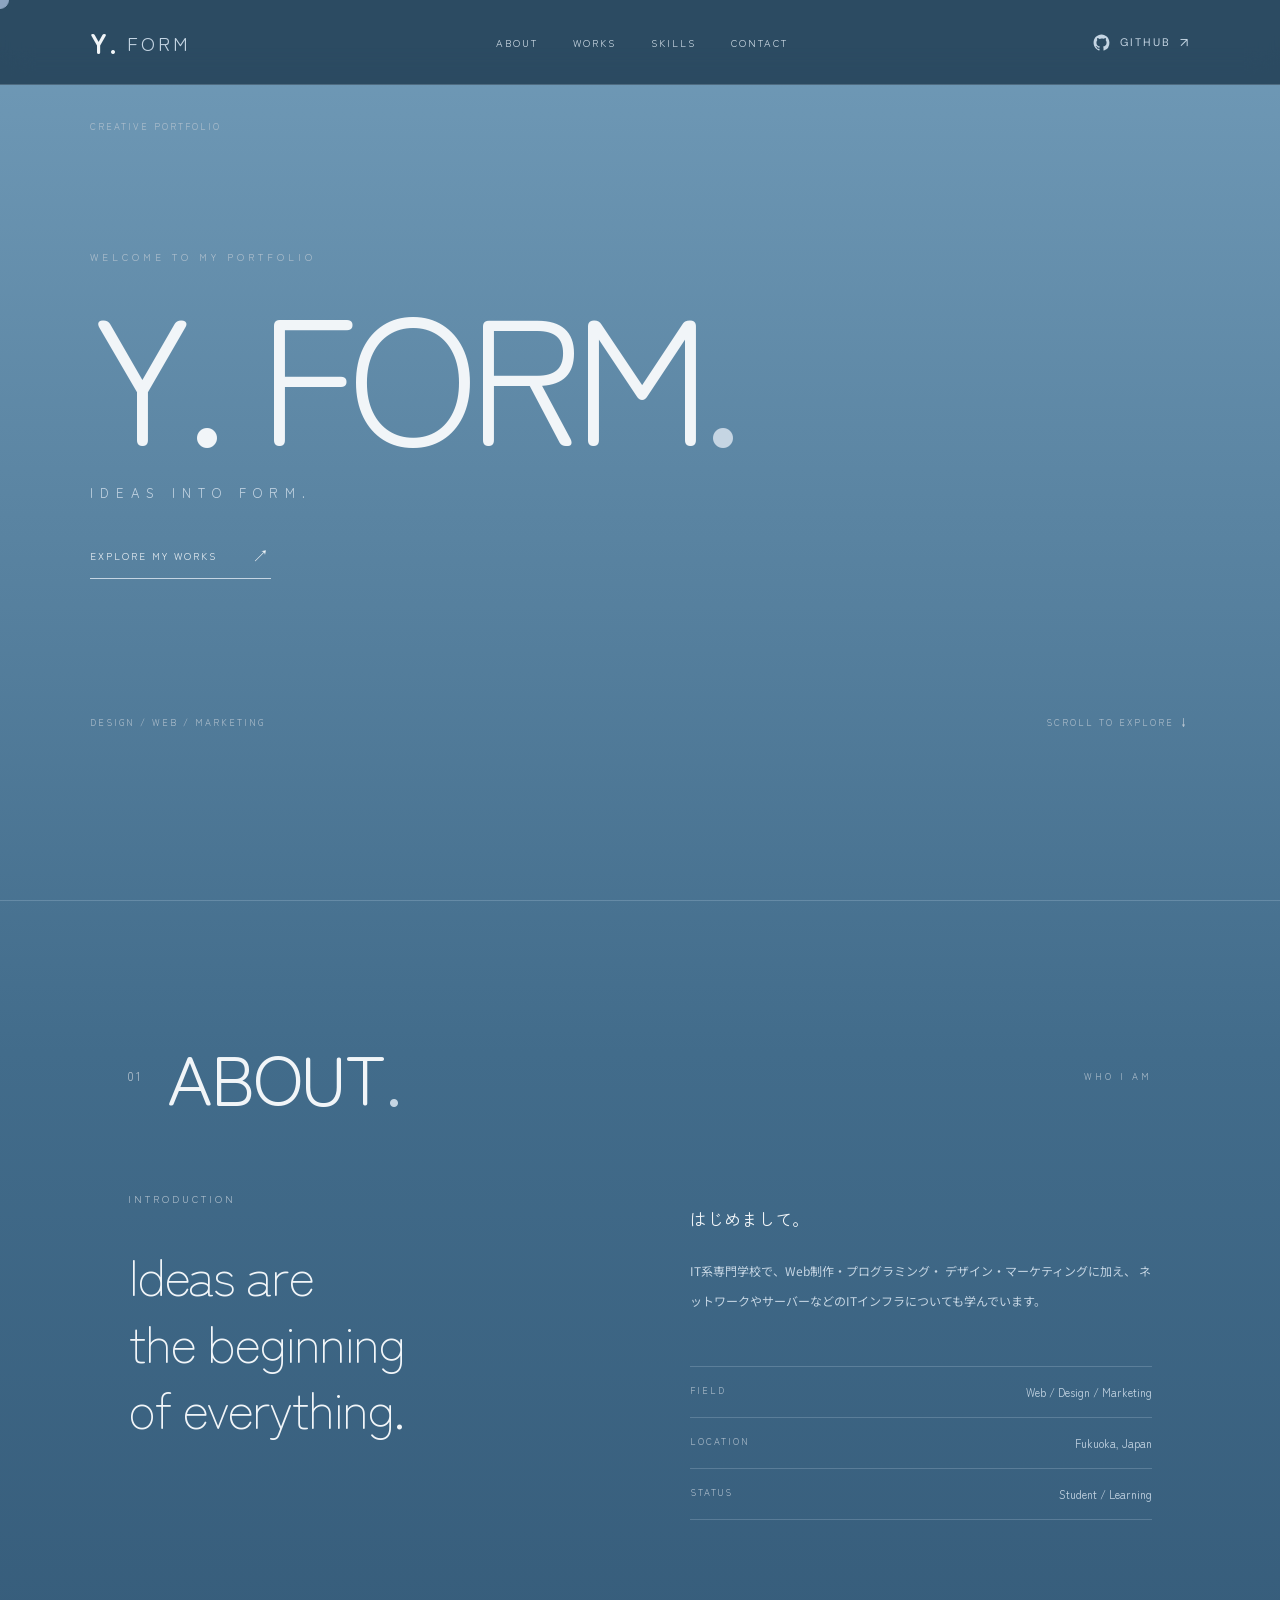
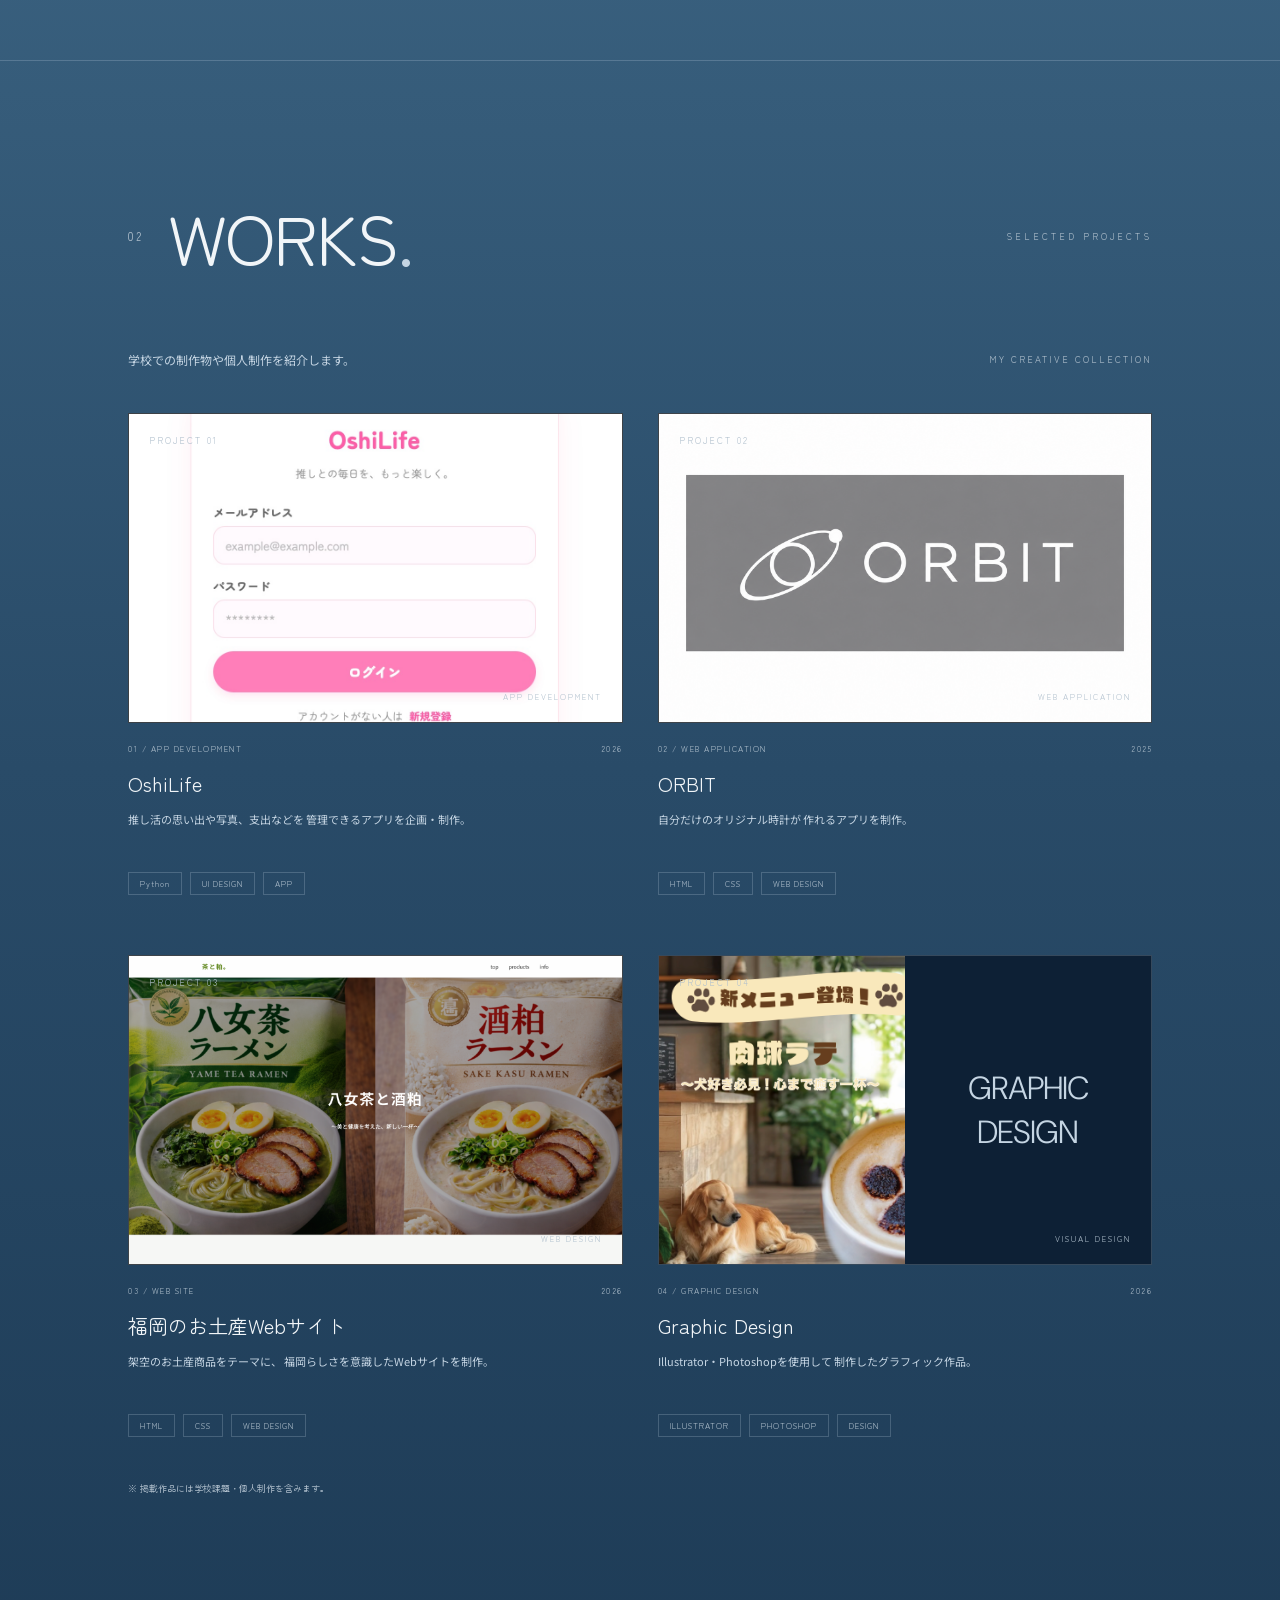
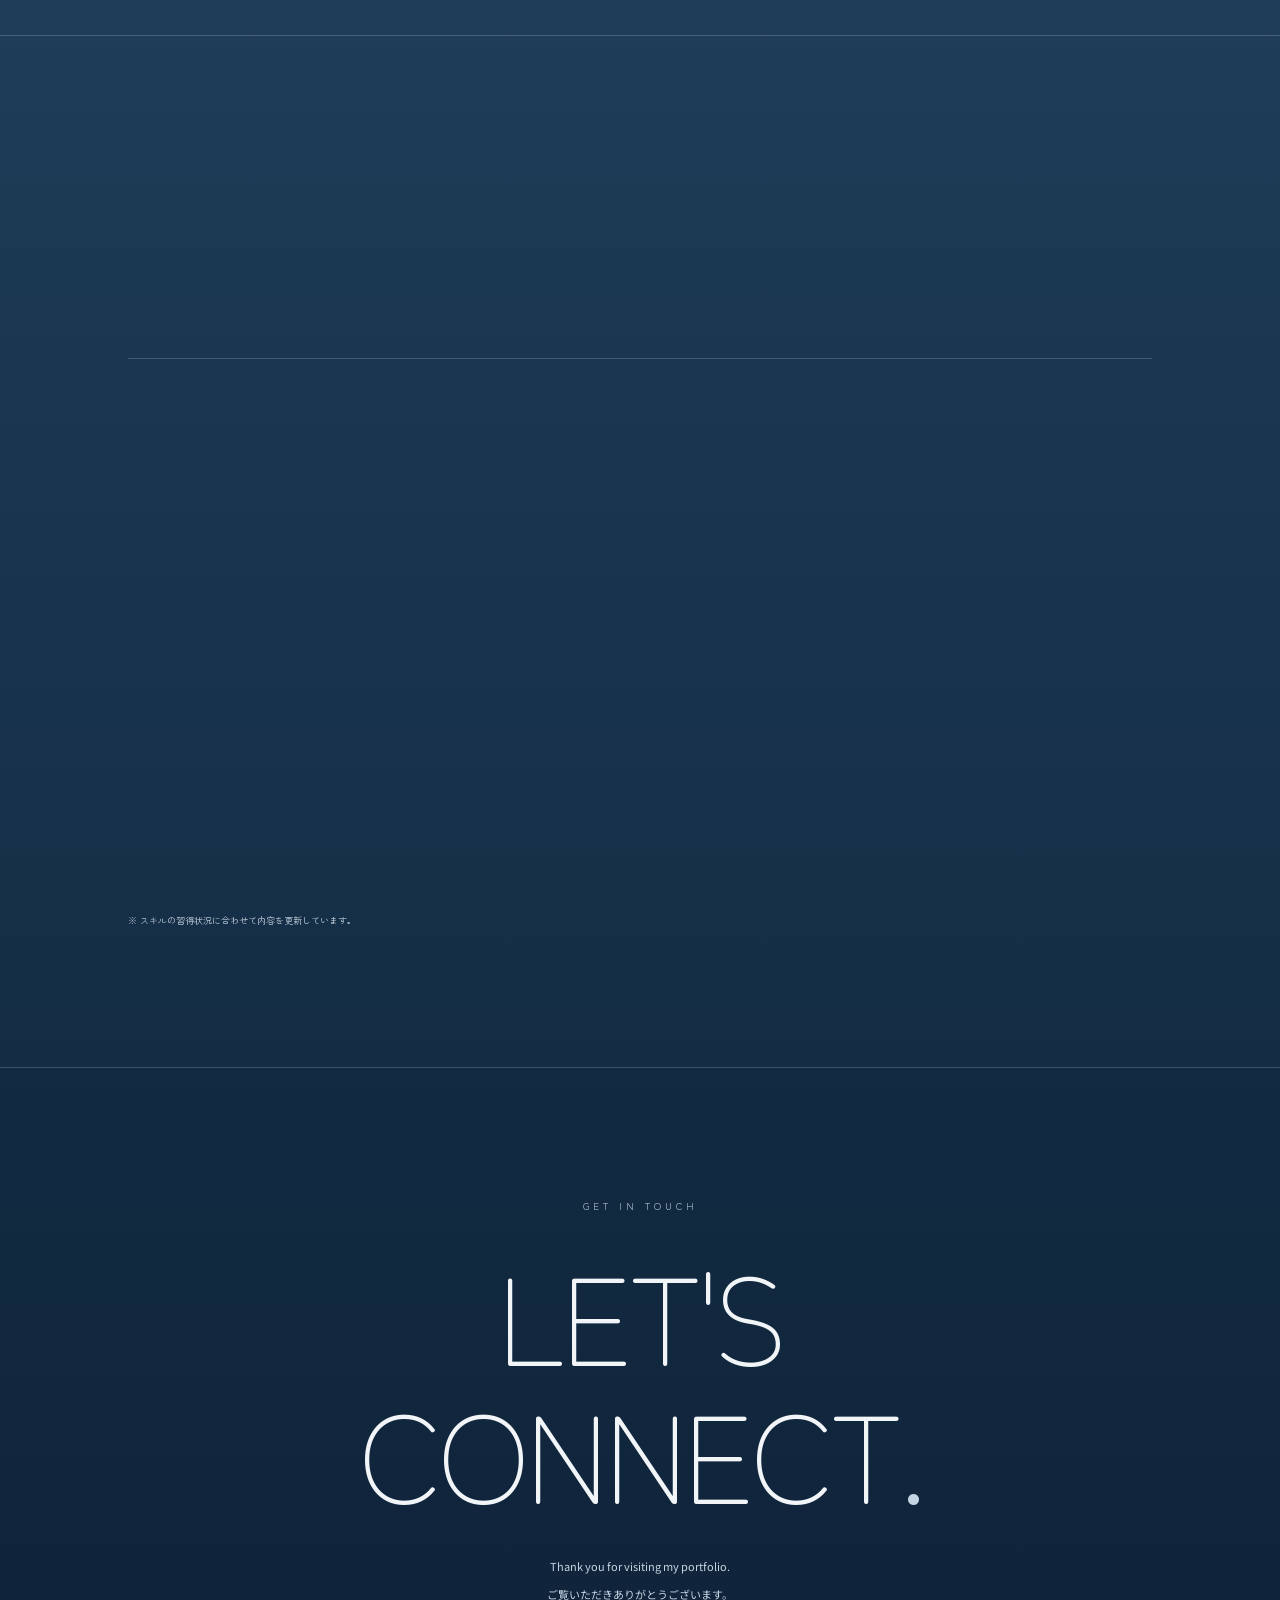
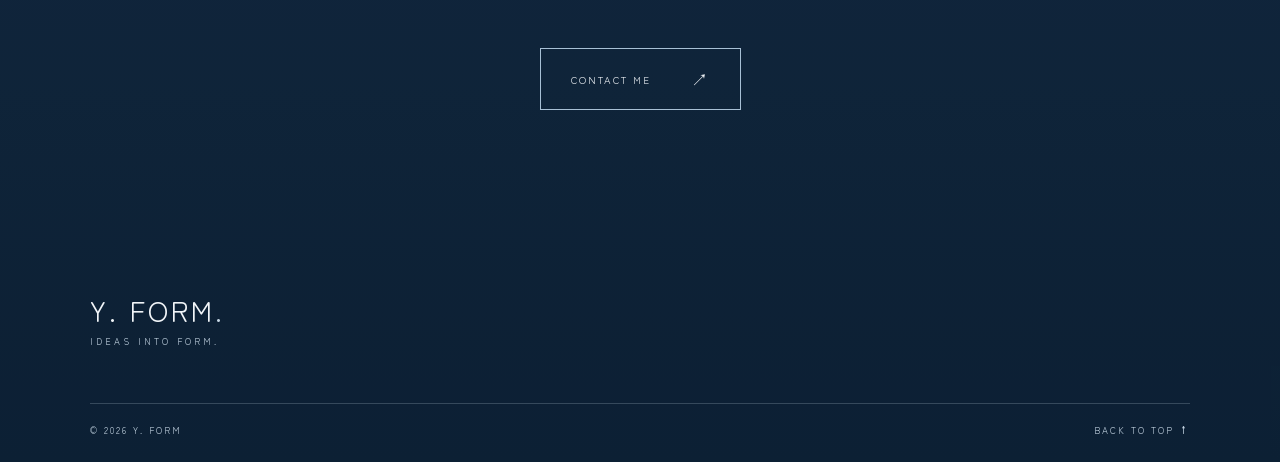
==== index.html @ 9b0b0172 "Add files via upload" ====
<!DOCTYPE html>
<html lang="ja">
<head>
    <meta charset="UTF-8">
    <meta name="viewport" content="width=device-width, initial-scale=1.0">

    <title>Y. FORM | Portfolio</title>
    <meta name="description" content="Y. FORM - Creative Portfolio">

    <link rel="preconnect" href="https://fonts.googleapis.com">
    <link rel="preconnect" href="https://fonts.gstatic.com" crossorigin>

    <link href="https://fonts.googleapis.com/css2?family=DM+Sans:wght@300;400;500;600;700&family=Noto+Sans+JP:wght@300;400;500;600&family=Zen+Maru+Gothic:wght@400;500;700&display=swap" rel="stylesheet">

    <link rel="stylesheet" href="css/style.css">
</head>

<body>

    <!-- HEADER -->
    <header class="header">
        <a href="#home" class="logo">
            <span class="logo-y">Y.</span>
            <span class="logo-name">FORM</span>
        </a>

        <nav class="nav">
            <a href="#about">ABOUT</a>
            <a href="#works">WORKS</a>
            <a href="#skills">SKILLS</a>
            <a href="#contact">CONTACT</a>
        </nav>

        <a href="https://github.com/yuu-0412"
           class="header-github"
           target="_blank"
           rel="noopener noreferrer"
           aria-label="GitHub">

            <svg viewBox="0 0 24 24" aria-hidden="true">
                <path fill="currentColor" d="M12 2C6.48 2 2 6.58 2 12.26c0 4.53 2.87 8.37 6.84 9.73.5.09.68-.22.68-.49v-1.71c-2.78.62-3.37-1.21-3.37-1.21-.45-1.18-1.11-1.49-1.11-1.49-.91-.64.07-.63.07-.63 1 .07 1.53 1.06 1.53 1.06.89 1.56 2.34 1.11 2.91.85.09-.66.35-1.11.63-1.37-2.22-.26-4.56-1.14-4.56-5.07 0-1.12.39-2.04 1.03-2.76-.1-.26-.45-1.31.1-2.73 0 0 .84-.28 2.75 1.05A9.3 9.3 0 0 1 12 7.07c.85 0 1.71.12 2.51.35 1.91-1.33 2.75-1.05 2.75-1.05.55 1.42.2 2.47.1 2.73.64.72 1.03 1.64 1.03 2.76 0 3.94-2.34 4.81-4.57 5.07.36.32.68.94.68 1.9v2.82c0 .27.18.59.69.49A10.27 10.27 0 0 0 22 12.26C22 6.58 17.52 2 12 2Z"/>
            </svg>

            <span>GITHUB</span>
            <span class="github-arrow">↗</span>
        </a>
    </header>

    <!-- HERO -->
    <main id="home">

        <section class="hero">

            <div class="hero-top">
                <span>CREATIVE PORTFOLIO</span>
            </div>

            <div class="hero-content">

                <p class="hero-small">WELCOME TO MY PORTFOLIO</p>

                <h1>
                    Y. FORM<span class="hero-dot">.</span>
                </h1>

                <p class="hero-subtitle">
                    IDEAS INTO FORM.
                </p>

                <a href="#works" class="hero-link">
                    EXPLORE MY WORKS
                    <span>↗</span>
                </a>

            </div>

            <div class="hero-bottom">
                <span>DESIGN / WEB / MARKETING</span>
                <span>SCROLL TO EXPLORE ↓</span>
            </div>

            <!-- OCEAN BACKGROUND -->
            <div class="hero-ocean">
                <div class="ocean-light-beam"></div>
                <div class="ocean-light-beam beam-2"></div>
                <div class="ocean-flow flow-1"></div>
                <div class="ocean-flow flow-2"></div>
                <div class="ocean-glow"></div>
            </div>

        </section>

        <!-- ABOUT -->
        <section class="section about" id="about">

            <div class="section-heading">
                <span class="section-number">01</span>
                <h2>ABOUT<span>.</span></h2>
                <p>WHO I AM</p>
            </div>

            <div class="about-content">

                <div class="about-left">
                    <p class="about-label">INTRODUCTION</p>

                    <h3>
                        Ideas are<br>
                        the beginning<br>
                        of everything.
                    </h3>
                </div>

                <div class="about-right">

                    <p class="about-name">
                        はじめまして。
                    </p>

                    <p>
                        IT系専門学校で、Web制作・プログラミング・
                        デザイン・マーケティングに加え、
                        ネットワークやサーバーなどのITインフラについても学んでいます。
                    </p>

                    <div class="about-info">

                        <div>
                            <span>FIELD</span>
                            <p>Web / Design / Marketing</p>
                        </div>

                        <div>
                            <span>LOCATION</span>
                            <p>Fukuoka, Japan</p>
                        </div>

                        <div>
                            <span>STATUS</span>
                            <p>Student / Learning</p>
                        </div>

                    </div>

                </div>

            </div>

        </section>

        <!-- WORKS -->
        <section class="section works" id="works">

            <div class="section-heading">
                <span class="section-number">02</span>
                <h2>WORKS<span>.</span></h2>
                <p>SELECTED PROJECTS</p>
            </div>

            <div class="works-intro">
                <p>学校での制作物や個人制作を紹介します。</p>
                <span>MY CREATIVE COLLECTION</span>
            </div>

            <div class="works-grid">

                <!-- WORK 01 -->
                <article class="work-card">

                    <a href="https://yuu-0412.github.io/OshiLife/"
                       class="work-card-link"
                       target="_blank"
                       rel="noopener noreferrer">

                        <div class="work-image oshilife">

                            <img src="image/oshilife.png" alt="OshiLifeのアプリ画面">

                            <span class="work-index">PROJECT 01</span>
                            <span class="image-caption">APP DEVELOPMENT</span>

                        </div>

                        <div class="work-info">

                            <div class="work-meta">
                                <span>01 / APP DEVELOPMENT</span>
                                <span>2026</span>
                            </div>

                            <h3>OshiLife</h3>

                            <p>
                                推し活の思い出や写真、支出などを
                                管理できるアプリを企画・制作。
                            </p>

                            <div class="work-tags">
                                <span>Python</span>
                                <span>UI DESIGN</span>
                                <span>APP</span>
                            </div>

                        </div>

                    </a>

                </article>

                <!-- WORK 02 -->
                <article class="work-card">

                    <a href="https://orbit-3u00.onrender.com"
                       class="work-card-link"
                       target="_blank"
                       rel="noopener noreferrer">

                        <div class="work-image">

                            <img src="image/ORBIT.png" alt="ORBITの時計アプリ画面">

                            <span class="work-index">PROJECT 02</span>
                            <span class="image-caption">WEB APPLICATION</span>
                        </div>

                        <div class="work-info">

                            <div class="work-meta">
                                <span>02 / WEB APPLICATION</span>
                                <span>2025</span>
                            </div>

                            <h3>ORBIT</h3>

                            <p>
                                自分だけのオリジナル時計が
                                作れるアプリを制作。
                            </p>

                            <div class="work-tags">
                                <span>HTML</span>
                                <span>CSS</span>
                                <span>WEB DESIGN</span>
                            </div>

                        </div>

                    </a>

                </article>

                <!-- WORK 03 -->
                <article class="work-card">

                    <a href="https://yuu-0412.github.io/fukuoka-souvenir/"
                       class="work-card-link"
                       target="_blank"
                       rel="noopener noreferrer">

                        <div class="work-image">

                            <img src="image/福岡お土産.png" alt="茶と粕。のWebサイト">

                            <span class="work-index">PROJECT 03</span>
                            <span class="image-caption">WEB DESIGN</span>

                        </div>

                        <div class="work-info">

                            <div class="work-meta">
                                <span>03 / WEB SITE</span>
                                <span>2026</span>
                            </div>

                            <h3>福岡のお土産Webサイト</h3>

                            <p>
                                架空のお土産商品をテーマに、
                                福岡らしさを意識したWebサイトを制作。
                            </p>

                            <div class="work-tags">
                                <span>HTML</span>
                                <span>CSS</span>
                                <span>WEB DESIGN</span>
                            </div>

                        </div>

                    </a>

                </article>

                <!-- WORK 04 -->
                <article class="work-card">

                    <a href="design.html" class="work-card-link">

                        <div class="work-image graphic">

                            <img src="image/犬カフェ.png" alt="犬カフェのグラフィック作品" class="graphic-photo">

                            <div class="graphic-title">
                                <span>GRAPHIC</span>
                                <span>DESIGN</span>
                            </div>

                            <span class="work-index">PROJECT 04</span>
                            <span class="image-caption">VISUAL DESIGN</span>

                        </div>

                        <div class="work-info">

                            <div class="work-meta">
                                <span>04 / GRAPHIC DESIGN</span>
                                <span>2026</span>
                            </div>

                            <h3>Graphic Design</h3>

                            <p>
                                Illustrator・Photoshopを使用して
                                制作したグラフィック作品。
                            </p>

                            <div class="work-tags">
                                <span>ILLUSTRATOR</span>
                                <span>PHOTOSHOP</span>
                                <span>DESIGN</span>
                            </div>

                        </div>

                    </a>

                </article>

            </div>

            <p class="works-note">
                ※ 掲載作品には学校課題・個人制作を含みます。
            </p>

        </section>

        <!-- SKILLS -->
        <section class="section skills" id="skills">

            <div class="section-heading">
                <span class="section-number">03</span>
                <h2>SKILLS<span>.</span></h2>
                <p>WHAT I CAN DO</p>
            </div>

            <div class="skills-intro">
                <p>
                    学習している技術や、興味のある分野を紹介します。
                </p>
            </div>

            <div class="skills-list">

                <div class="skill-row">
                    <span class="skill-number">01</span>
                    <div class="skill-main">
                        <h3>HTML / CSS</h3>
                        <p>Webページの構成・デザイン・コーディング</p>
                    </div>
                    <span class="skill-category">WEB DEVELOPMENT</span>
                    <span class="skill-arrow"></span>
                </div>

                <div class="skill-row">
                    <span class="skill-number">02</span>
                    <div class="skill-main">
                        <h3>Python</h3>
                        <p>プログラミング・アプリケーション制作</p>
                    </div>
                    <span class="skill-category">PROGRAMMING</span>
                    <span class="skill-arrow"></span>
                </div>

                <div class="skill-row">
                    <span class="skill-number">03</span>
                    <div class="skill-main">
                        <h3>Django</h3>
                        <p>Pythonを使用したWebアプリケーション開発</p>
                    </div>
                    <span class="skill-category">WEB FRAMEWORK</span>
                    <span class="skill-arrow"></span>
                </div>

                <div class="skill-row">
                    <span class="skill-number">04</span>
                    <div class="skill-main">
                        <h3>Illustrator / Photoshop</h3>
                        <p>画像編集・グラフィックデザイン</p>
                    </div>
                    <span class="skill-category">GRAPHIC DESIGN</span>
                    <span class="skill-arrow"></span>
                </div>

                <div class="skill-row">
                    <span class="skill-number">05</span>
                    <div class="skill-main">
                        <h3>Marketing</h3>
                        <p>市場調査・ユーザー視点での改善提案</p>
                    </div>
                    <span class="skill-category">MARKETING</span>
                    <span class="skill-arrow"></span>
                </div>

            </div>

            <p class="skills-note">
                ※ スキルの習得状況に合わせて内容を更新しています。
            </p>

        </section>

        <!-- CONTACT -->
        <section class="contact" id="contact">

            <div class="contact-inner">

                <p class="contact-label">GET IN TOUCH</p>

                <h2>
                    LET'S<br>
                    CONNECT<span>.</span>
                </h2>

                <p class="contact-text">
                    Thank you for visiting my portfolio.<br>
                    ご覧いただきありがとうございます。
                </p>

                <a href="mailto:yuu02270.ta@gmail.com" class="contact-button">
                    CONTACT ME
                    <span>↗</span>
                </a>

            </div>

        </section>

    </main>

    <!-- FOOTER -->
    <footer class="footer">

        <a href="#home" class="footer-logo">
            Y. FORM<span>.</span>
        </a>

        <p>IDEAS INTO FORM.</p>

        <div class="footer-bottom">
            <span>© 2026 Y. FORM</span>
            <a href="#home">BACK TO TOP ↑</a>
        </div>

    </footer>

    <!-- CUSTOM CURSOR -->
    <div class="cursor-circle"></div>
    <div class="bubble-background"></div>

    <!-- JAVASCRIPT -->
    <script src="script.js"></script>

</body>
</html>
---- css/style.css ----
/* =========================
   BASE
========================= */

* {
    box-sizing: border-box;
    margin: 0;
    padding: 0;
}

:root {
    --bg: #0D2035;
    --bg-light: rgba(25, 53, 79, 0.18);
    --card: rgba(13, 32, 53, 0.55);
    --silver: #C5D5E3;
    --white: #F1F5F8;
    --gray: #B2C1CE;
    --line: rgba(220, 235, 247, 0.2);
}

html {
    scroll-behavior: smooth;
    min-height: 100%;
    background: #0D2035;
}

body {
    margin: 0;
    min-height: 100vh;
    overflow-x: hidden;
    font-family: 'Zen Maru Gothic', sans-serif;
    color: #F1F5F8;
    background: linear-gradient(
        180deg,
        #719BB8 0%,
        #426C8B 20%,
        #294B68 45%,
        #19354F 70%,
        #0D2035 100%
    );
    background-repeat: no-repeat;
}

a {
    color: inherit;
    text-decoration: none;
}

::selection {
    background: #C5D5E3;
    color: #0D2035;
}


/* =========================
   HEADER
========================= */

.header {
    width: 100%;
    height: 85px;
    padding: 0 7%;
    display: flex;
    align-items: center;
    justify-content: space-between;
    border-bottom: 1px solid var(--line);
    background: rgba(19, 45, 66, 0.72);
    position: sticky;
    top: 0;
    z-index: 100;
    backdrop-filter: blur(15px);
}

.logo {
    display: flex;
    align-items: center;
    gap: 8px;
    letter-spacing: 3px;
}

.logo-y {
    font-size: 28px;
    font-weight: 700;
    color: var(--white);
}

.logo-name {
    font-size: 19px;
    font-weight: 400;
    color: var(--silver);
}

.nav {
    display: flex;
    gap: 35px;
}

.nav a {
    font-size: 10px;
    letter-spacing: 2px;
    color: #D5E1EB;
    transition: 0.3s;
}

.nav a:hover {
    color: var(--white);
}

/* GITHUB LINK */

.header-github {
    display: flex;
    align-items: center;
    gap: 9px;
    color: var(--silver);
    text-decoration: none;
    font-family: "DM Sans", sans-serif;
    font-size: 11px;
    letter-spacing: 2px;
    transition: 0.3s ease;
}

.header-github svg {
    width: 19px;
    height: 19px;
    transition: transform 0.3s ease;
}

.github-arrow {
    font-size: 13px;
    transition: transform 0.3s ease;
}

.header-github:hover {
    color: #ffffff;
}

.header-github:hover svg {
    transform: scale(1.12);
}

.header-github:hover .github-arrow {
    transform: translate(3px, -3px);
}


/* =========================
   HERO
========================= */

.hero {
    min-height: 760px;
    height: calc(100vh - 85px);
    max-height: 950px;
    padding: 35px 7%;
    position: relative;
    display: flex;
    flex-direction: column;
    justify-content: space-between;
    overflow: hidden;
}

.hero-top,
.hero-bottom {
    display: flex;
    justify-content: space-between;
    font-size: 9px;
    letter-spacing: 2px;
    color: var(--gray);
}

.hero-content {
    position: relative;
    z-index: 2;
    margin-top: -20px;
}

.hero-small {
    font-size: 10px;
    letter-spacing: 4px;
    color: var(--gray);
    margin-bottom: 15px;
}

.hero h1 {
    font-size: clamp(75px, 14vw, 190px);
    line-height: 1;
    letter-spacing: -10px;
    font-weight: 400;
    color: var(--white);
}

.hero-dot {
    color: var(--silver);
}

.hero-subtitle {
    font-size: 13px;
    letter-spacing: 7px;
    color: var(--silver);
    margin-top: 25px;
}

.hero-description {
    font-family: 'Noto Sans JP', sans-serif;
    font-size: 12px;
    line-height: 2.4;
    color: #C5D5E3;
    margin-top: 35px;
}

.hero-link {
    display: inline-flex;
    align-items: center;
    gap: 35px;
    margin-top: 40px;
    padding-bottom: 10px;
    border-bottom: 1px solid var(--silver);
    font-size: 10px;
    letter-spacing: 2px;
    transition: 0.3s;
}

.hero-link:hover {
    gap: 50px;
    color: var(--silver);
}

.hero-link span {
    font-size: 17px;
}

.hero-circle {
    position: absolute;
    width: 480px;
    height: 480px;
    border: 1px solid rgba(197, 213, 227, 0.2);
    border-radius: 50%;
    right: -100px;
    top: 20%;
}

.hero-circle::before {
    content: "";
    position: absolute;
    width: 340px;
    height: 340px;
    border: 1px solid rgba(197, 213, 227, 0.15);
    border-radius: 50%;
    top: 70px;
    left: 70px;
}

.hero-line {
    position: absolute;
    width: 1px;
    height: 65%;
    background: linear-gradient(
        transparent,
        rgba(197, 213, 227, 0.25),
        transparent
    );
    right: 20%;
    top: 15%;
}


/* =========================
   COMMON SECTION
========================= */

.section {
    padding: 140px 10%;
    border-top: 1px solid var(--line);
}

.section-heading {
    display: flex;
    align-items: center;
    gap: 25px;
    margin-bottom: 80px;
}

.section-number {
    font-size: 11px;
    color: var(--gray);
    letter-spacing: 2px;
}

.section-heading h2 {
    font-size: clamp(40px, 6vw, 70px);
    font-weight: 400;
    letter-spacing: -2px;
    line-height: 1;
    color: var(--white);
}

.section-heading h2 span {
    color: var(--silver);
}

.section-heading > p {
    margin-left: auto;
    font-size: 9px;
    letter-spacing: 3px;
    color: var(--gray);
}


/* =========================
   ABOUT
========================= */

.about {
    background: transparent;
}

.about-content {
    display: grid;
    grid-template-columns: 1fr 1fr;
    gap: 100px;
}

.about-label {
    font-size: 10px;
    letter-spacing: 3px;
    color: var(--gray);
    margin-bottom: 35px;
}

.about-left h3 {
    font-size: clamp(32px, 4vw, 55px);
    font-weight: 300;
    line-height: 1.3;
    letter-spacing: -2px;
}

.about-right {
    padding-top: 15px;
}

.about-name {
    font-size: 17px;
    color: var(--white);
    margin-bottom: 25px;
}

.about-right > p:not(.about-name) {
    font-family: 'Noto Sans JP', sans-serif;
    font-size: 12px;
    color: #C5D5E3;
    line-height: 2.5;
    margin-bottom: 20px;
}

.about-info {
    margin-top: 50px;
    border-top: 1px solid var(--line);
}

.about-info div {
    display: flex;
    justify-content: space-between;
    padding: 17px 0;
    border-bottom: 1px solid var(--line);
}

.about-info span {
    font-size: 9px;
    letter-spacing: 2px;
    color: var(--gray);
}

.about-info p {
    font-size: 11px;
    color: var(--silver);
}


/* =========================
   WORKS
========================= */

.works {
    background: transparent;
}

.works-intro {
    display: flex;
    justify-content: space-between;
    align-items: center;
    margin-bottom: 45px;
}

.works-intro p {
    font-family: 'Noto Sans JP', sans-serif;
    font-size: 12px;
    color: #C5D5E3;
}

.works-intro span {
    font-size: 9px;
    letter-spacing: 2px;
    color: var(--gray);
}

.works-grid {
    display: grid;
    grid-template-columns: repeat(2, minmax(0, 1fr));
    gap: 60px 35px;
}

.work-card {
    min-width: 0;
    display: block;
    color: inherit;
    text-decoration: none;
    cursor: pointer;
}

.work-card:hover {
    color: inherit;
}

.work-image {
    height: 310px;
    width: 100%;
    position: relative;
    display: flex;
    align-items: center;
    justify-content: center;
    overflow: hidden;
    background: #171a1e;
    border: 1px solid rgba(220, 235, 247, 0.2);
    transition:
        transform 0.8s ease,
        border-color 0.5s ease;
}

.work-image img {
    display: block;
    width: 100%;
    height: 100%;
    max-width: 100%;
    max-height: 100%;
    object-fit: cover;
    object-position: center;
    transition: transform 0.6s ease;
}

.work-card:hover .work-image img {
    transform: scale(1.03);
}

.work-index {
    position: absolute;
    top: 20px;
    left: 20px;
    z-index: 2;
    font-size: 9px;
    letter-spacing: 2px;
    color: var(--gray);
}

.work-image-text {
    font-size: clamp(35px, 5vw, 65px);
    font-weight: 300;
    letter-spacing: -3px;
    line-height: 1.05;
    text-align: center;
    color: #C4D3DF;
    transition: 0.4s;
}

.work-card:hover .work-image-text {
    transform: scale(1.05);
}

.image-caption {
    position: absolute;
    bottom: 20px;
    right: 20px;
    z-index: 2;
    font-size: 8px;
    letter-spacing: 2px;
    color: var(--gray);
}


/* =========================
   WORK 04 - GRAPHIC DESIGN
========================= */

/* 写真と文字を左右50％ずつにする */

.work-image.graphic {
    display: grid;
    grid-template-columns: 1fr 1fr;
    align-items: stretch;
    justify-content: stretch;
    background: #0D2035;
}

/* 左側の写真 */

.work-image.graphic img {
    display: block;
    width: 100%;
    height: 100%;
    min-width: 0;
    max-width: none;
    max-height: none;
    object-fit: cover;
    object-position: center;
}

/* 右側の文字エリア */

.graphic-title {
    width: 100%;
    height: 100%;
    min-width: 0;
    display: flex;
    flex-direction: column;
    align-items: center;
    justify-content: center;
    gap: 5px;
    padding: 10px;
    background: #0D2035;
    color: #C5D5E3;
    font-family: "DM Sans", sans-serif;
    font-size: clamp(18px, 2.5vw, 34px);
    font-weight: 300;
    letter-spacing: -1px;
    line-height: 1.2;
    text-align: center;
    white-space: nowrap;
}

/* Work 04の画像ホバー */

.work-card:hover .work-image.graphic img {
    transform: scale(1.03);
}

.work-card:hover .work-image.graphic .graphic-title {
    color: #F1F5F8;
}


/* 個別画像の背景 */

.oshilife {
    background:
        radial-gradient(circle at 50% 50%, #42464b 0%, #22262a 35%, #141619 75%);
}

.dogeza {
    background:
        linear-gradient(135deg, #30343a, #17191c 60%, #292d32);
}

.web {
    background:
        radial-gradient(circle at 70% 30%, #454a50, #202429 45%, #111315);
}

.graphic {
    background:
        linear-gradient(135deg, #363a3e, #17191b 50%, #41454a);
}

.work-card:hover .work-image {
    transform: scale(1.025);
    border-color: #A8C0D5;
}

.work-info {
    padding-top: 20px;
}

.work-meta {
    display: flex;
    justify-content: space-between;
    font-size: 8px;
    letter-spacing: 1.5px;
    color: var(--gray);
}

.work-info h3 {
    font-size: 20px;
    font-weight: 400;
    margin-top: 15px;
    margin-bottom: 10px;
}

.work-info > p {
    font-family: 'Noto Sans JP', sans-serif;
    font-size: 11px;
    color: #C5D5E3;
    line-height: 2;
    min-height: 44px;
}

.work-tags {
    display: flex;
    flex-wrap: wrap;
    gap: 8px;
    margin-top: 20px;
}

.work-tags span {
    padding: 5px 11px;
    border: 1px solid var(--line);
    color: var(--gray);
    font-size: 8px;
    letter-spacing: 1px;
}

.works-note {
    font-size: 9px;
    color: var(--gray);
    margin-top: 45px;
}


/* =========================
   SKILLS
========================= */

.skills {
    background: transparent;
}

.skills-intro {
    margin-top: -40px;
    margin-bottom: 55px;
}

.skills-intro p {
    font-family: 'Noto Sans JP', sans-serif;
    font-size: 12px;
    color: #C5D5E3;
}

.skills-list {
    border-top: 1px solid var(--line);
}

.skill-row {
    display: grid;
    grid-template-columns: 50px 1fr 180px 30px;
    align-items: center;
    gap: 20px;
    padding: 30px 10px;
    border-bottom: 1px solid var(--line);
    transition: 0.3s;
}

.skill-row:hover {
    background: rgba(255, 255, 255, 0.04);
    padding-left: 20px;
}

.skill-number {
    font-size: 10px;
    color: var(--gray);
}

.skill-main h3 {
    font-size: 19px;
    font-weight: 400;
    color: var(--white);
}

.skill-main p {
    font-family: 'Noto Sans JP', sans-serif;
    font-size: 10px;
    color: #C5D5E3;
    margin-top: 3px;
}

.skill-category {
    font-size: 8px;
    letter-spacing: 2px;
    color: var(--gray);
}

.skill-arrow {
    font-size: 18px;
    color: var(--silver);
}

.skills-note {
    font-size: 9px;
    color: var(--gray);
    margin-top: 25px;
}


/* =========================
   CONTACT
========================= */

.contact {
    position: relative;
    padding: 130px 10%;
    background: rgba(13, 32, 53, 0.16);
    border-top: 1px solid var(--line);
    text-align: center;
    overflow: hidden;
}

.contact-label {
    font-size: 10px;
    letter-spacing: 4px;
    color: var(--gray);
    margin-bottom: 30px;
}

.contact h2 {
    font-size: clamp(60px, 11vw, 125px);
    line-height: 1.1;
    font-weight: 300;
    letter-spacing: -5px;
    color: var(--white);
}

.contact h2 span {
    color: var(--silver);
}

.contact-text {
    font-family: 'Noto Sans JP', sans-serif;
    font-size: 11px;
    line-height: 2.5;
    color: #C5D5E3;
    margin-top: 35px;
}

.contact-button {
    display: inline-flex;
    align-items: center;
    justify-content: center;
    gap: 40px;
    padding: 17px 30px;
    margin-top: 40px;
    border: 1px solid #A8C0D5;
    font-size: 10px;
    letter-spacing: 2px;
    transition: 0.3s;
}

.contact-button:hover {
    background: var(--silver);
    color: var(--bg);
}

.contact-button span {
    font-size: 17px;
}


/* =========================
   FOOTER
========================= */

.footer {
    padding: 50px 7% 25px;
    background: rgba(13, 32, 53, 0.28);
}

.footer-logo {
    font-size: 28px;
    font-weight: 400;
    letter-spacing: 3px;
}

.footer-logo span {
    color: var(--silver);
}

.footer > p {
    font-size: 9px;
    letter-spacing: 3px;
    color: #C5D5E3;
    margin-top: 5px;
}

.footer-bottom {
    display: flex;
    justify-content: space-between;
    margin-top: 55px;
    padding-top: 20px;
    border-top: 1px solid var(--line);
}

.footer-bottom span,
.footer-bottom a {
    font-size: 9px;
    letter-spacing: 2px;
    color: #C5D5E3;
    transition: 0.3s;
}

.footer-bottom a:hover {
    color: var(--white);
}


/* =========================
   SCROLL ANIMATION
========================= */

.reveal {
    opacity: 0;
    transform: translateY(45px);
    transition:
        opacity 0.9s ease,
        transform 0.9s cubic-bezier(0.22, 1, 0.36, 1);
}

.reveal.show {
    opacity: 1;
    transform: translateY(0);
}

.reveal-left {
    opacity: 0;
    transform: translateX(-45px);
    transition:
        opacity 0.9s ease,
        transform 0.9s cubic-bezier(0.22, 1, 0.36, 1);
}

.reveal-left.show {
    opacity: 1;
    transform: translateX(0);
}

.work-card.reveal {
    transition:
        opacity 0.8s ease,
        transform 0.8s cubic-bezier(0.22, 1, 0.36, 1);
}

.work-card.show .work-image {
    transform: scale(1);
}

.skill-row.reveal {
    transition:
        opacity 0.8s ease,
        transform 0.8s cubic-bezier(0.22, 1, 0.36, 1);
}

@media (prefers-reduced-motion: reduce) {
    .reveal,
    .reveal-left,
    .work-card .work-image {
        opacity: 1;
        transform: none;
        transition: none;
    }
}


/* =========================
   CUSTOM CURSOR
========================= */

.cursor-circle {
    position: fixed;
    top: 0;
    left: 0;
    width: 18px;
    height: 18px;
    border: 1px solid #8CA4C0;
    border-radius: 50%;
    pointer-events: none;
    z-index: 9999;
    transform: translate(-50%, -50%);
    background: #8CA4C0;
    transition:
        width 0.3s ease,
        height 0.3s ease,
        background 0.3s ease;
}

.cursor-circle.active {
    width: 45px;
    height: 45px;
    background: #8CA4C0;
    border-color: #8CA4C0;
}

@media (hover: none), (prefers-reduced-motion: reduce) {
    .cursor-circle {
        display: none;
    }
}


/* =========================
   SOAP BUBBLES
========================= */

.bubble-background {
    position: fixed;
    inset: 0;
    width: 100%;
    height: 100%;
    overflow: hidden;
    pointer-events: none;
    z-index: 0;
}

.bubble {
    position: absolute;
    bottom: -100px;
    left: var(--left);
    width: var(--size);
    height: var(--size);
    border-radius: 50%;
    border: 1px solid rgba(140, 164, 192, 0.55);

    background:
        radial-gradient(
            circle at 30% 25%,
            rgba(255, 255, 255, 0.45),
            transparent 30%
        ),
        radial-gradient(
            circle at 70% 75%,
            rgba(140, 164, 192, 0.18),
            transparent 55%
        );

    box-shadow:
        inset -3px -3px 8px rgba(140, 164, 192, 0.15),
        inset 3px 3px 8px rgba(255, 255, 255, 0.12),
        0 0 12px rgba(140, 164, 192, 0.08);

    opacity: 0;
    animation: bubbleFloat var(--duration) linear infinite;
    animation-delay: var(--delay);
}

@keyframes bubbleFloat {
    0% {
        transform: translate3d(0, 0, 0) scale(0.7);
        opacity: 0;
    }

    10% {
        opacity: 0.7;
    }

    80% {
        opacity: 0.45;
    }

    100% {
        transform: translate3d(var(--drift), -115vh, 0) scale(1.1);
        opacity: 0;
    }
}

@media (prefers-reduced-motion: reduce) {
    .bubble {
        display: none;
    }
}


/* =========================
   BUBBLE LAYER
========================= */

.hero,
.section,
.contact,
.footer {
    position: relative;
    z-index: 1;
}




/* =========================
   SOAP BUBBLES
========================= */

.bubble {
    position: absolute;
    bottom: -100px;
    left: var(--left);
    width: var(--size);
    height: var(--size);
    border-radius: 50%;

    border: 1px solid rgba(220, 240, 255, 0.35);

    background: radial-gradient(
        circle at 30% 25%,
        rgba(255, 255, 255, 0.35),
        rgba(180, 220, 245, 0.08) 45%,
        rgba(120, 180, 220, 0.03) 70%
    );

    box-shadow:
        inset 3px 3px 8px rgba(255, 255, 255, 0.12),
        0 0 12px rgba(190, 225, 255, 0.08);

    animation: bubbleFloat var(--duration) linear infinite;
    animation-delay: var(--delay);
}

.bubble::after {
    content: "";
    position: absolute;
    top: 20%;
    left: 25%;
    width: 20%;
    height: 12%;
    border-radius: 50%;
    background: rgba(255, 255, 255, 0.55);
    filter: blur(2px);
}

@keyframes bubbleFloat {
    0% {
        transform: translate3d(0, 0, 0);
        opacity: 0;
    }

    10% {
        opacity: 0.7;
    }

    85% {
        opacity: 0.5;
    }

    100% {
        transform: translate3d(var(--drift), -120vh, 0);
        opacity: 0;
    }
}


/* =========================
   RESPONSIVE
========================= */

@media screen and (max-width: 768px) {

    .header {
        height: 70px;
        padding: 0 5%;
    }

    .logo-y {
        font-size: 23px;
    }

    .logo-name {
        font-size: 16px;
    }

    .nav {
        gap: 13px;
    }

    .nav a {
        font-size: 8px;
        letter-spacing: 1px;
    }

    .header-github {
        gap: 5px;
        font-size: 9px;
        letter-spacing: 1px;
    }

    .header-github svg {
        width: 16px;
        height: 16px;
    }

    .github-arrow {
        font-size: 11px;
    }

    .hero {
        min-height: 680px;
        height: calc(100vh - 70px);
        padding: 25px 6%;
    }

    .hero h1 {
        font-size: clamp(65px, 15vw, 110px);
        letter-spacing: -5px;
    }

    .hero-subtitle {
        font-size: 10px;
        letter-spacing: 4px;
    }

    .hero-description {
        font-size: 11px;
    }

    .hero-circle {
        width: 300px;
        height: 300px;
        right: -150px;
        top: 20%;
    }

    .hero-circle::before {
        width: 210px;
        height: 210px;
        top: 45px;
        left: 45px;
    }

    .section {
        padding: 90px 7%;
    }

    .section-heading {
        gap: 15px;
        margin-bottom: 55px;
    }

    .section-heading h2 {
        font-size: 43px;
    }

    .section-heading > p {
        font-size: 7px;
        letter-spacing: 1px;
    }

    .about-content {
        grid-template-columns: 1fr;
        gap: 50px;
    }

    .about-left h3 {
        font-size: 40px;
    }

    .about-info div {
        gap: 15px;
    }

    .about-info p {
        text-align: right;
    }

    .works-intro {
        align-items: flex-start;
        flex-direction: column;
        gap: 10px;
    }

    .works-grid {
        grid-template-columns: 1fr;
        gap: 45px;
    }

    .work-image {
        height: 270px;
    }

    .work-image img {
        width: 92%;
        height: 88%;
    }

    /* WORK 04は左右50％のまま表示 */

    .work-image.graphic {
        display: grid;
        grid-template-columns: 1fr 1fr;
        height: 270px;
    }

    .work-image.graphic img {
        width: 100%;
        height: 100%;
    }

    .graphic-title {
        width: 100%;
        height: 100%;
        font-size: clamp(17px, 4vw, 26px);
        letter-spacing: -1px;
        padding: 5px;
    }

    .skill-row {
        grid-template-columns: 25px 1fr 20px;
        gap: 10px;
    }

    .skill-category {
        display: none;
    }

    .skill-main h3 {
        font-size: 16px;
    }

    .skill-main p {
        font-size: 9px;
    }

    .contact {
        padding: 100px 7%;
    }

    .contact h2 {
        font-size: 65px;
        letter-spacing: -3px;
    }

    .footer {
        padding: 40px 7% 20px;
    }
}


/* =========================
   SMALL MOBILE
========================= */

@media screen and (max-width: 420px) {

    .nav {
        gap: 9px;
    }

    .nav a {
        font-size: 7px;
    }

    .header-github {
        gap: 4px;
        font-size: 8px;
    }

    .header-github svg {
        width: 14px;
        height: 14px;
    }

    .github-arrow {
        display: none;
    }

    .hero-top,
    .hero-bottom {
        font-size: 7px;
        letter-spacing: 1px;
    }

    .hero h1 {
        font-size: 65px;
    }

    .section-heading h2 {
        font-size: 35px;
    }

    .contact h2 {
        font-size: 55px;
    }

   

    .work-image.graphic {
        grid-template-columns: 1fr 1fr;
        height: 230px;
    }

    .graphic-title {
        font-size: 17px;
        letter-spacing: -1px;
    }
}
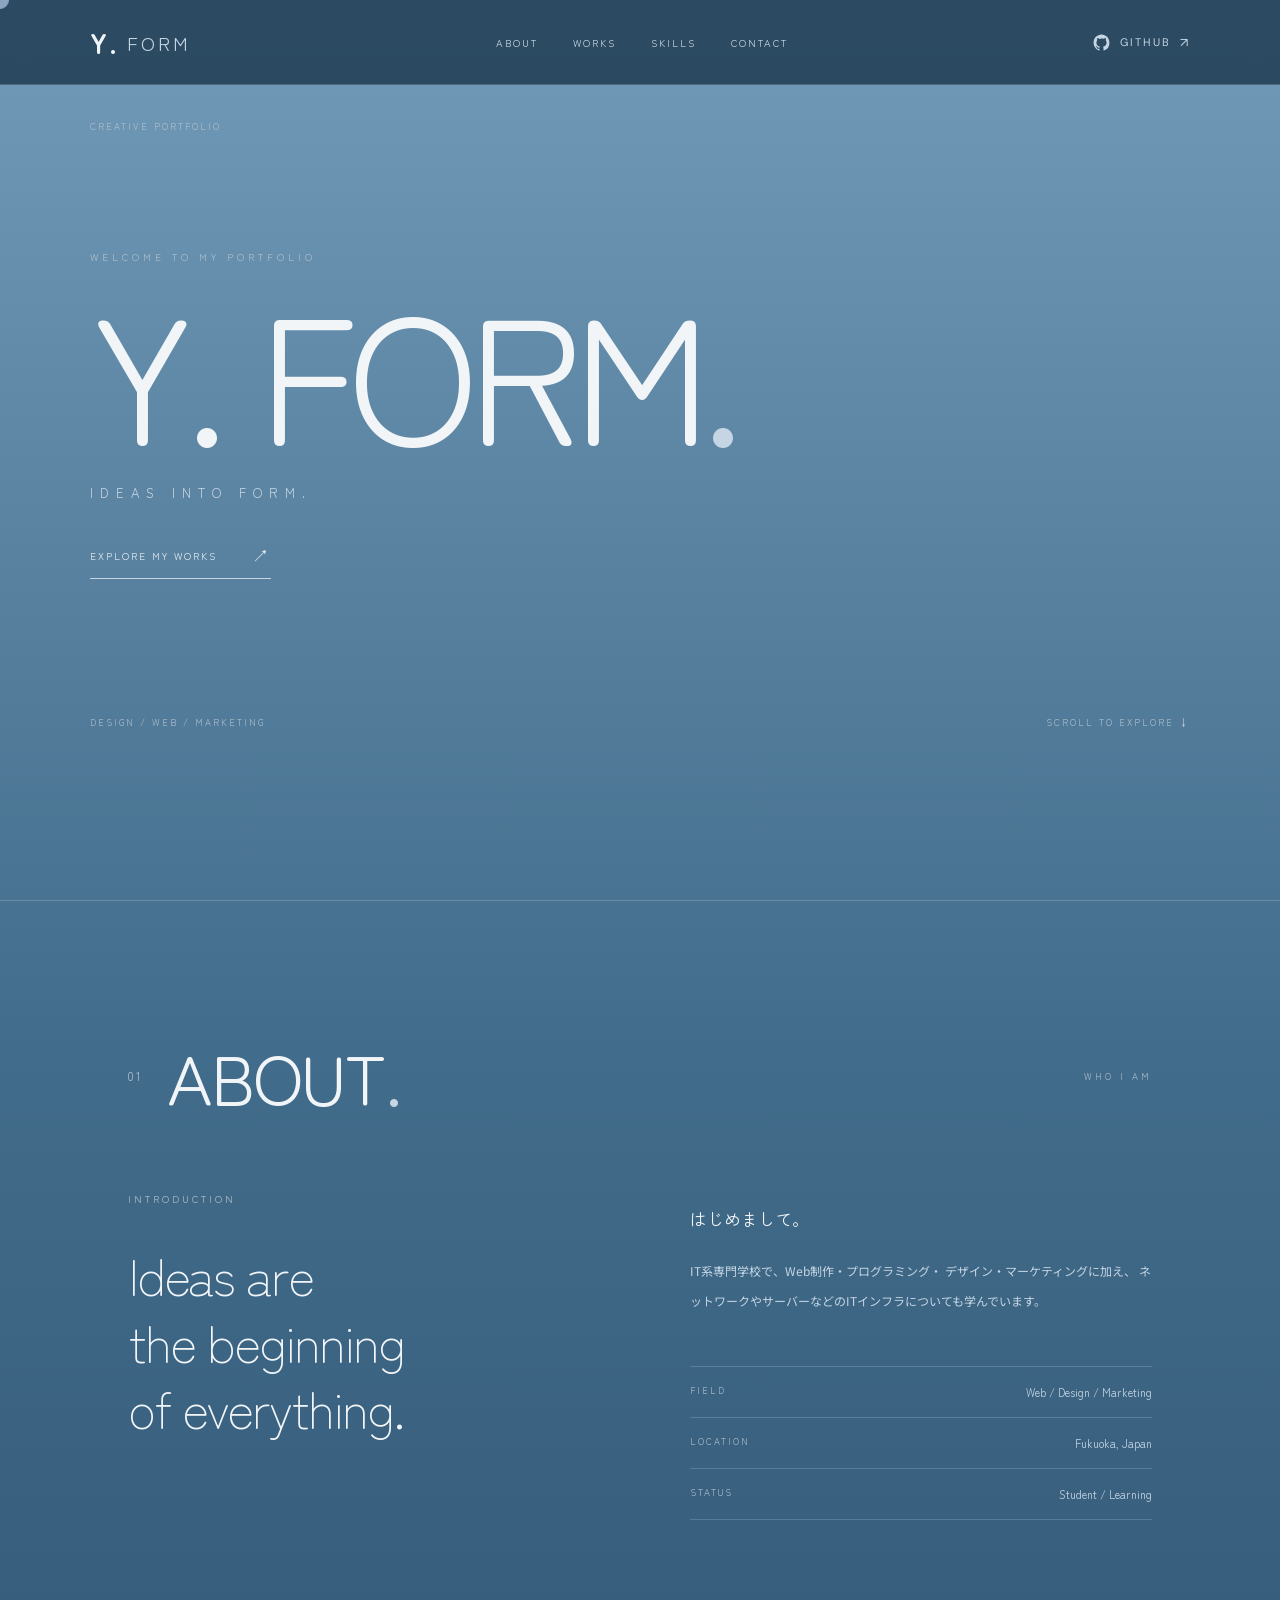
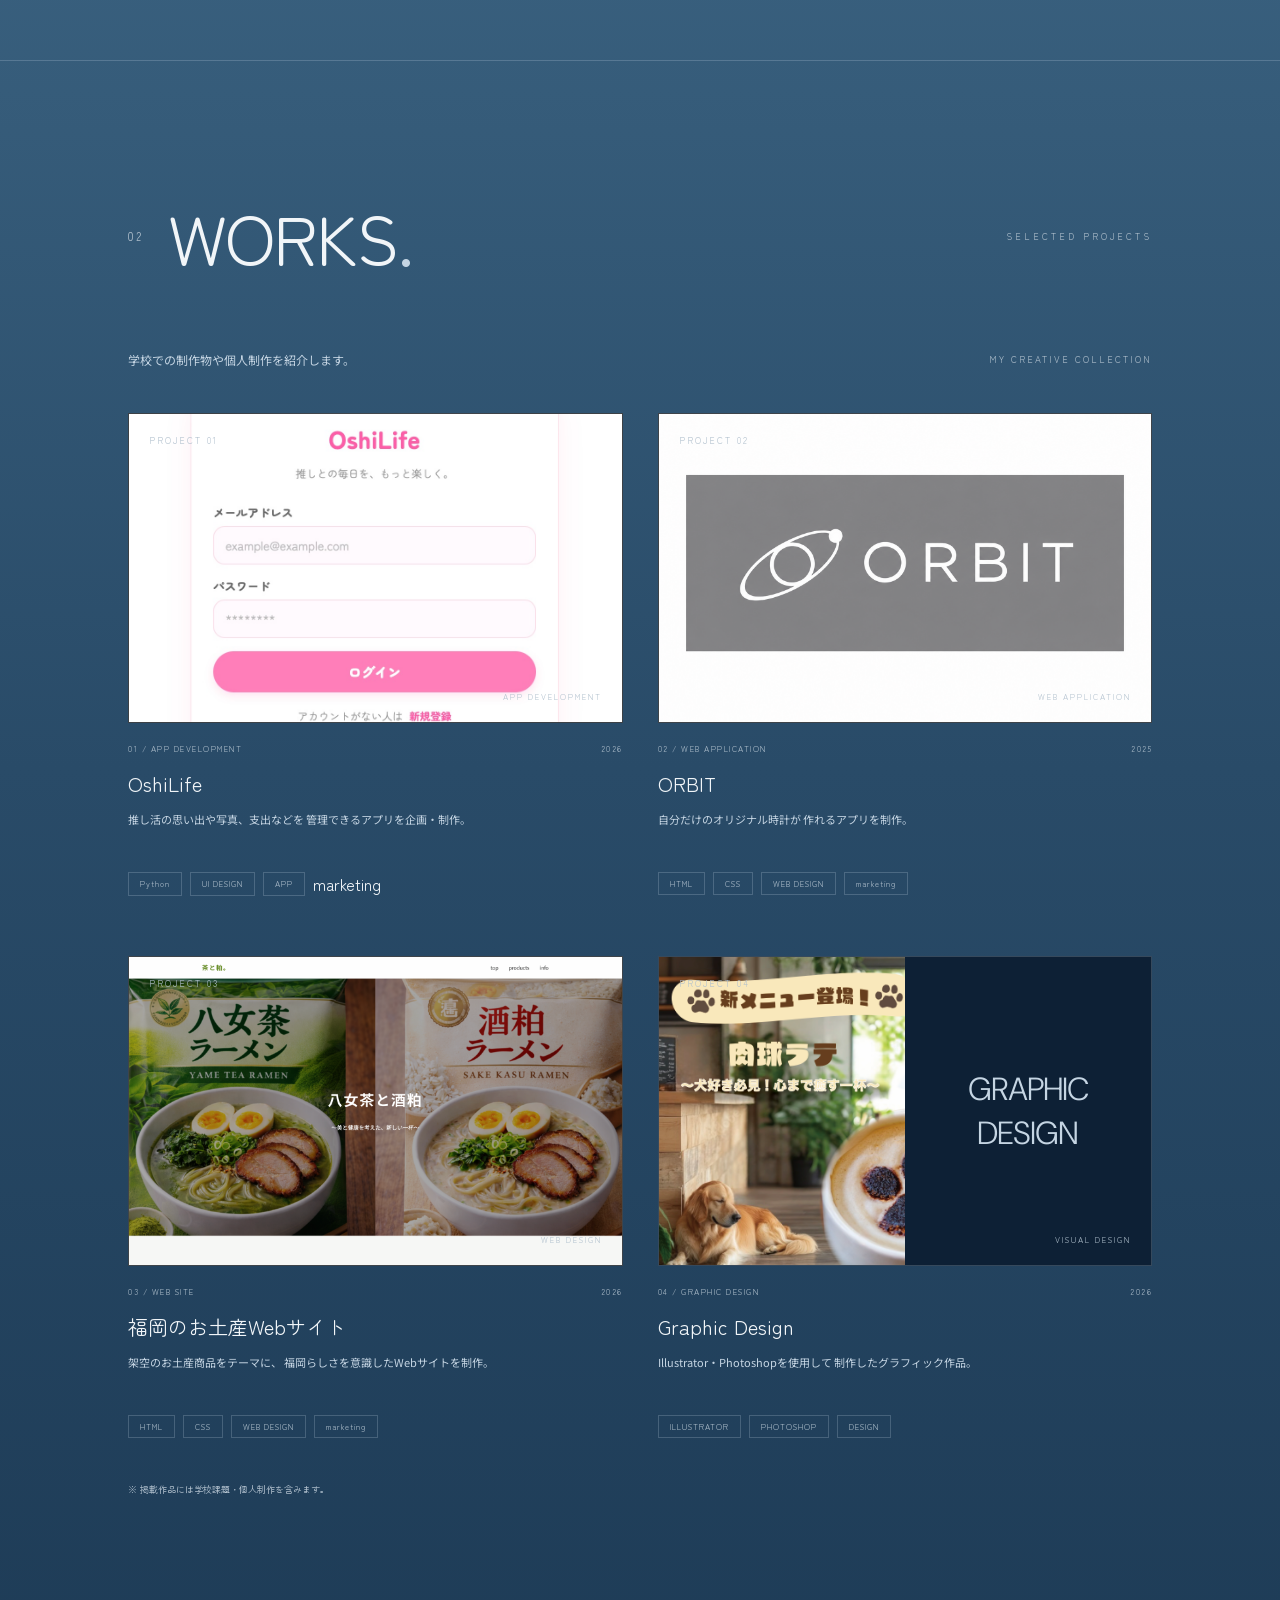
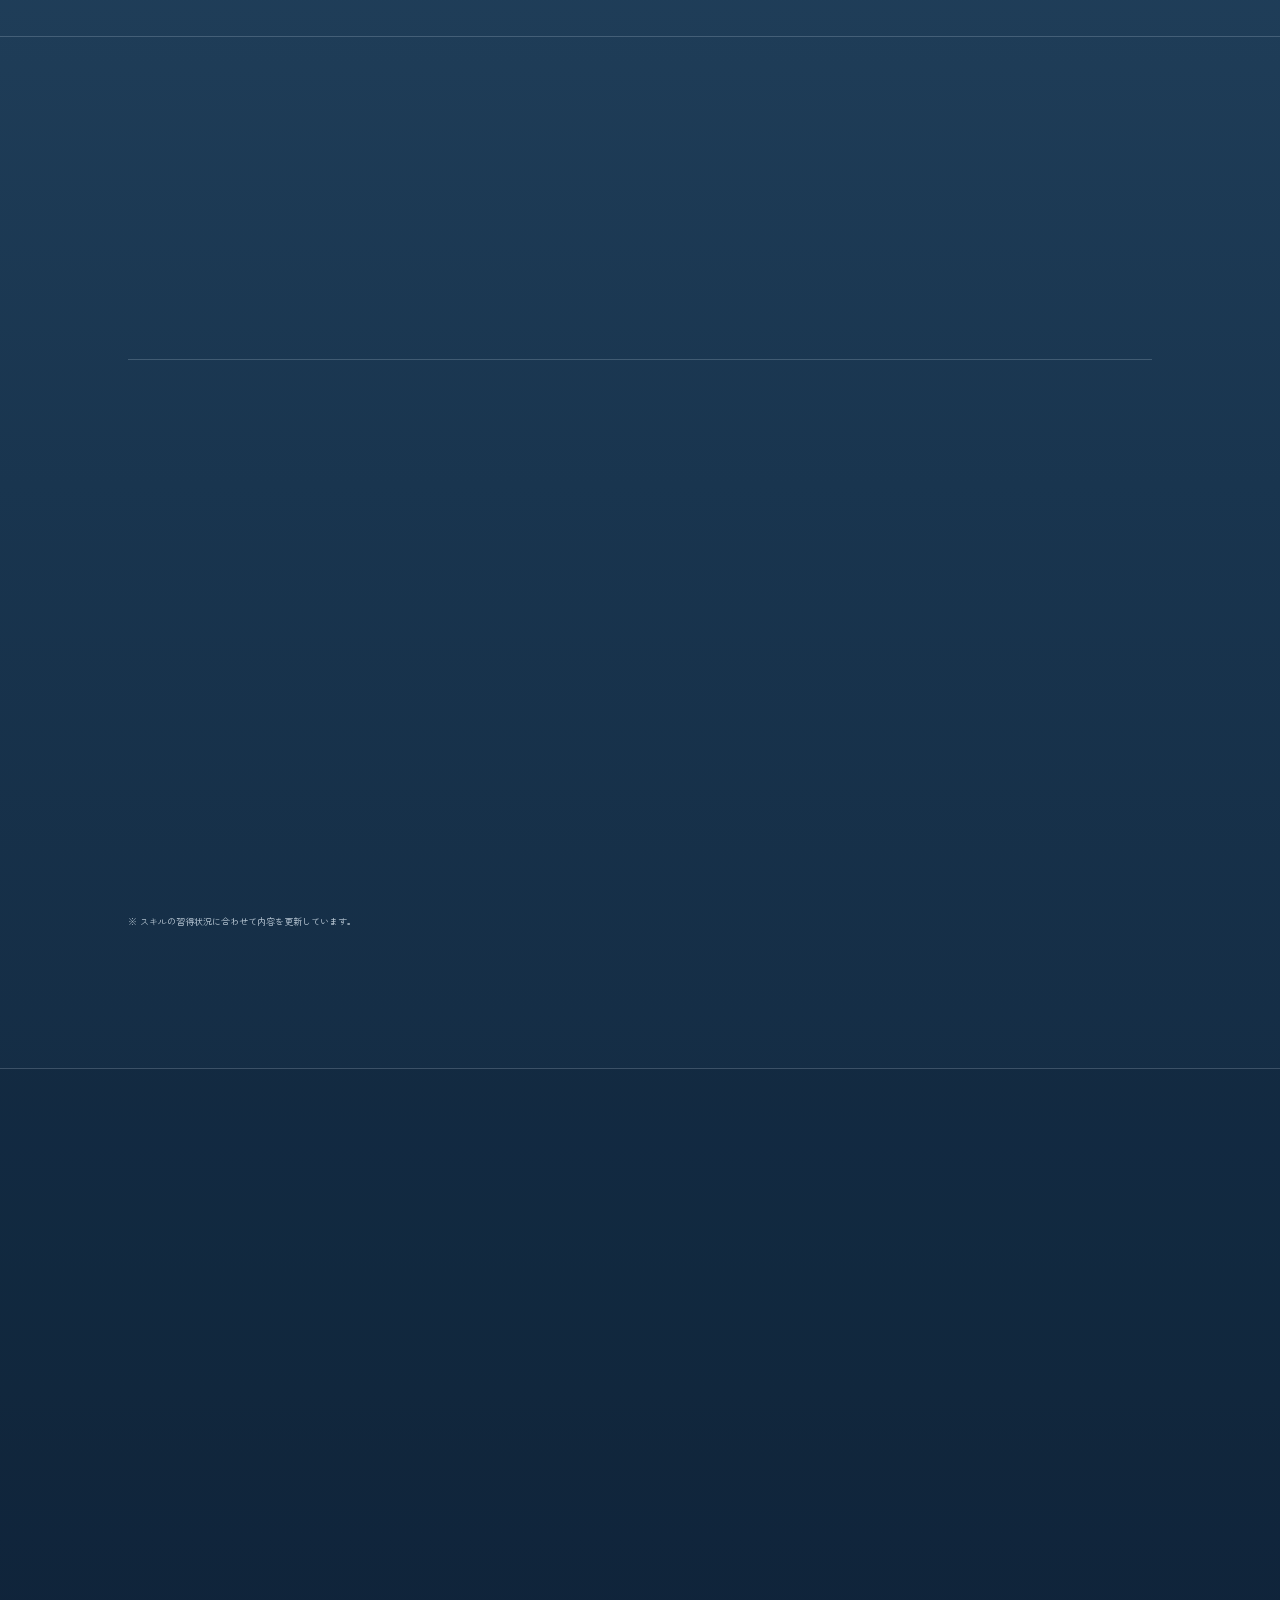
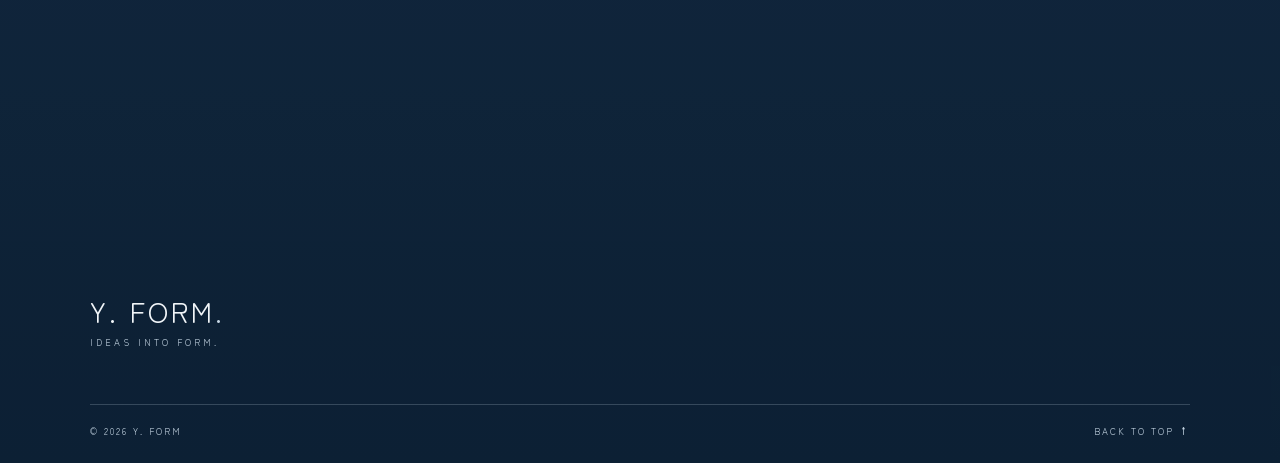
==== commit a8700fb1: "Add 'marketing'" ====
--- a/index.html
+++ b/index.html
@@ -200,6 +200,7 @@
                                 <span>Python</span>
                                 <span>UI DESIGN</span>
                                 <span>APP</span>
+                                <spen>marketing</spen>
                             </div>
 
                         </div>
@@ -242,6 +243,7 @@
                                 <span>HTML</span>
                                 <span>CSS</span>
                                 <span>WEB DESIGN</span>
+                                <span>marketing</span>
                             </div>
 
                         </div>
@@ -285,6 +287,7 @@
                                 <span>HTML</span>
                                 <span>CSS</span>
                                 <span>WEB DESIGN</span>
+                                <span>marketing</span>
                             </div>
 
                         </div>
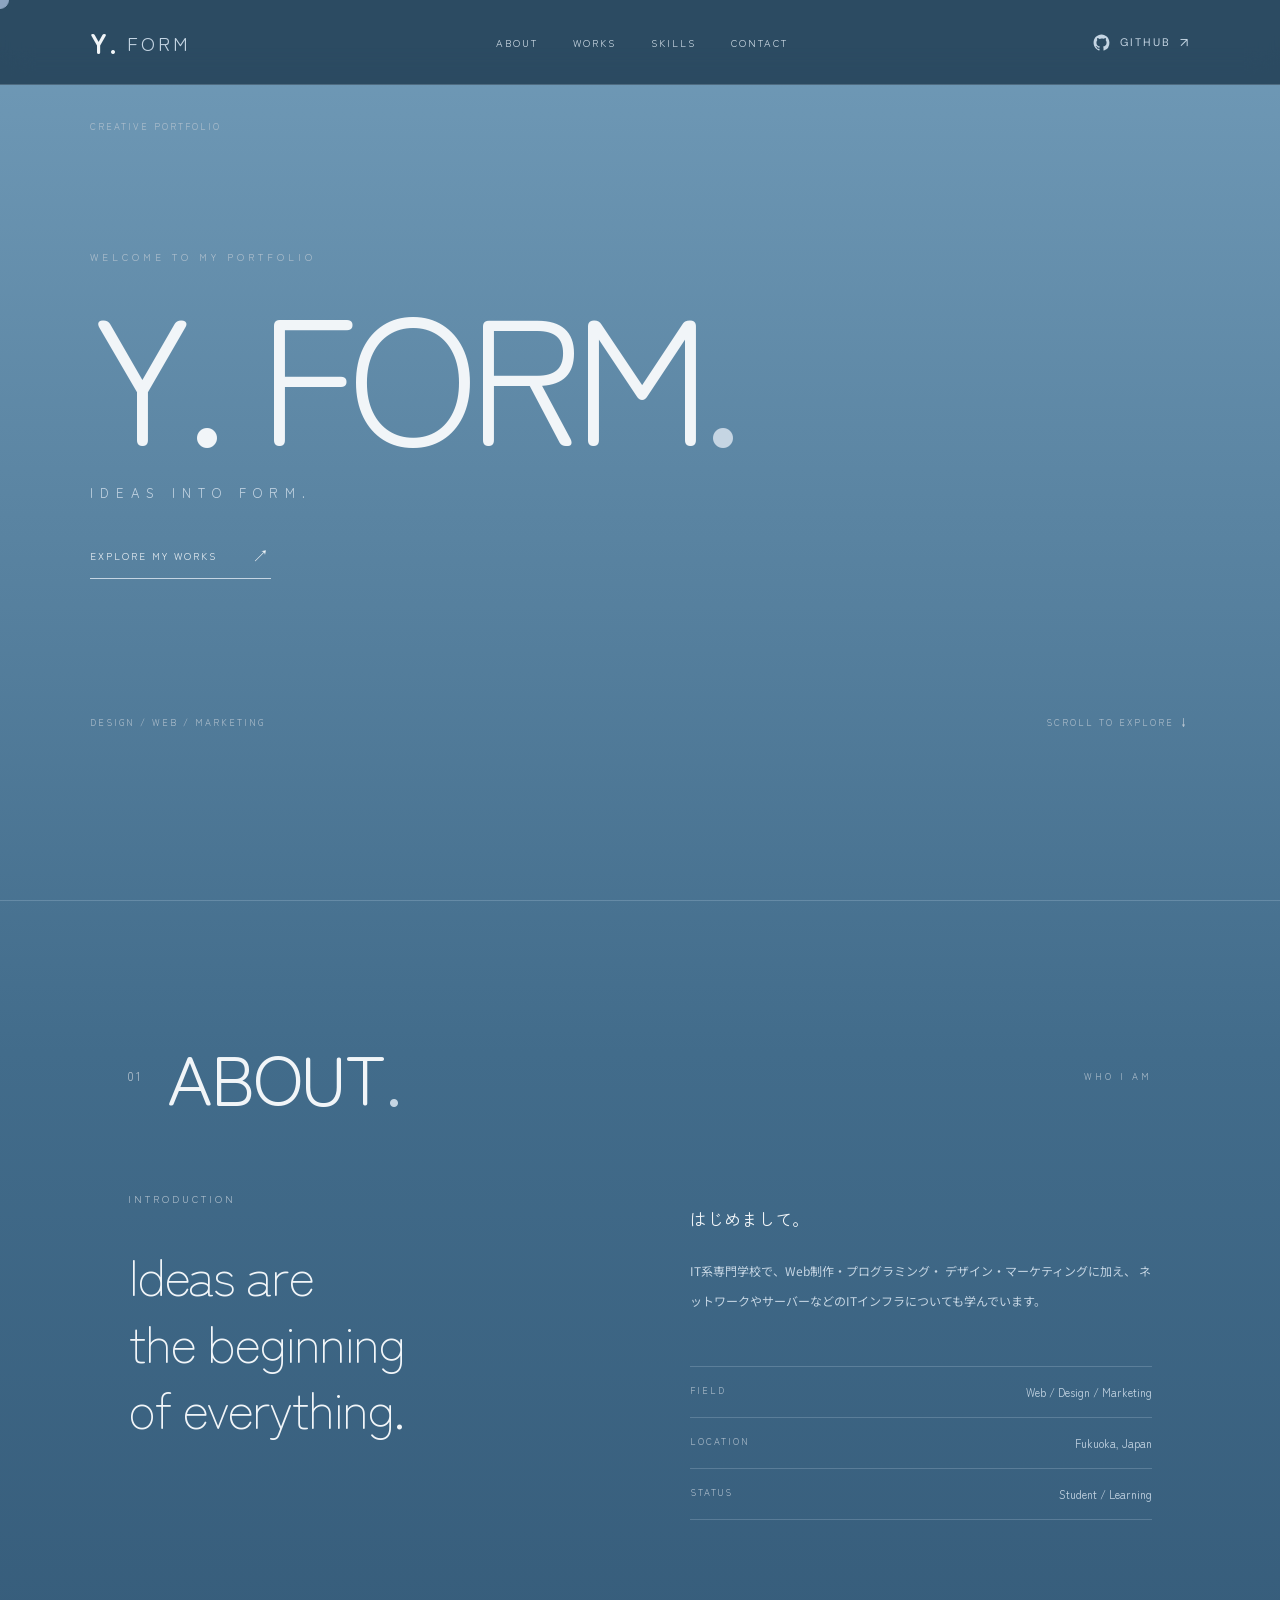
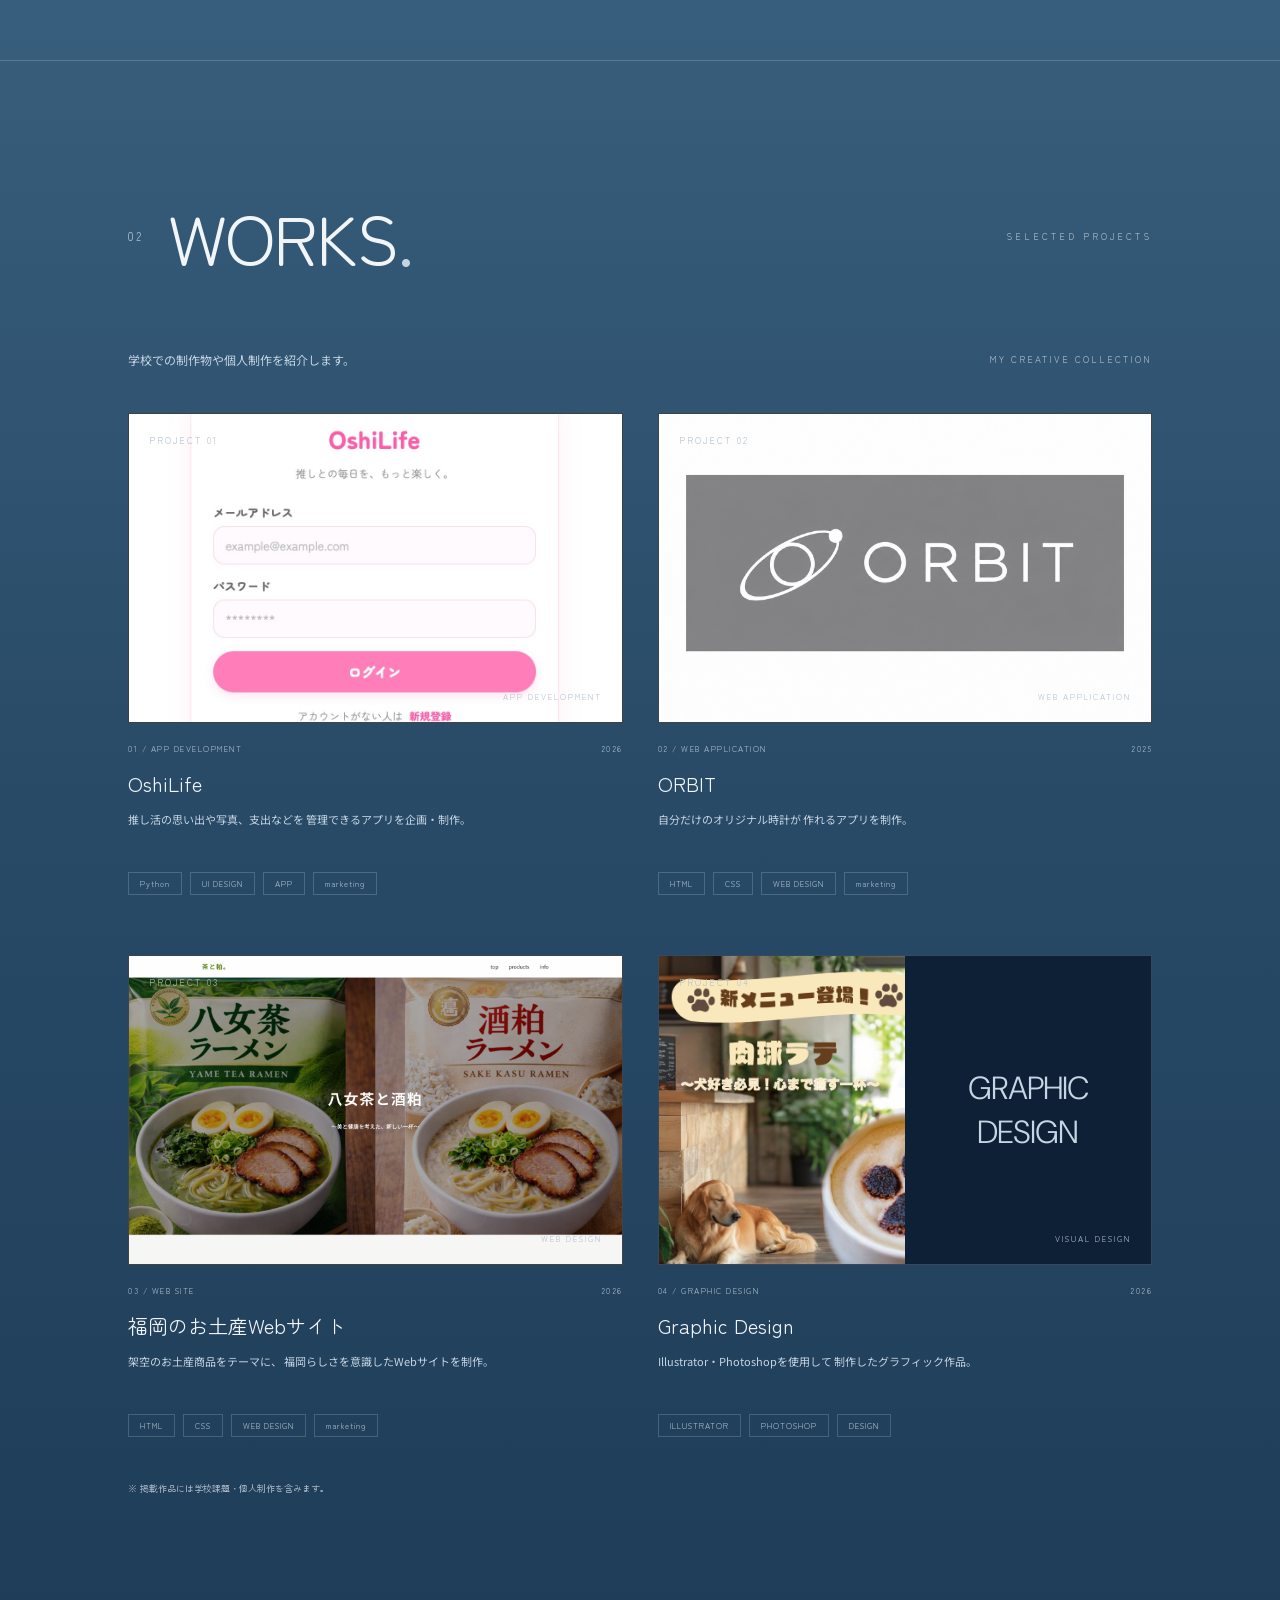
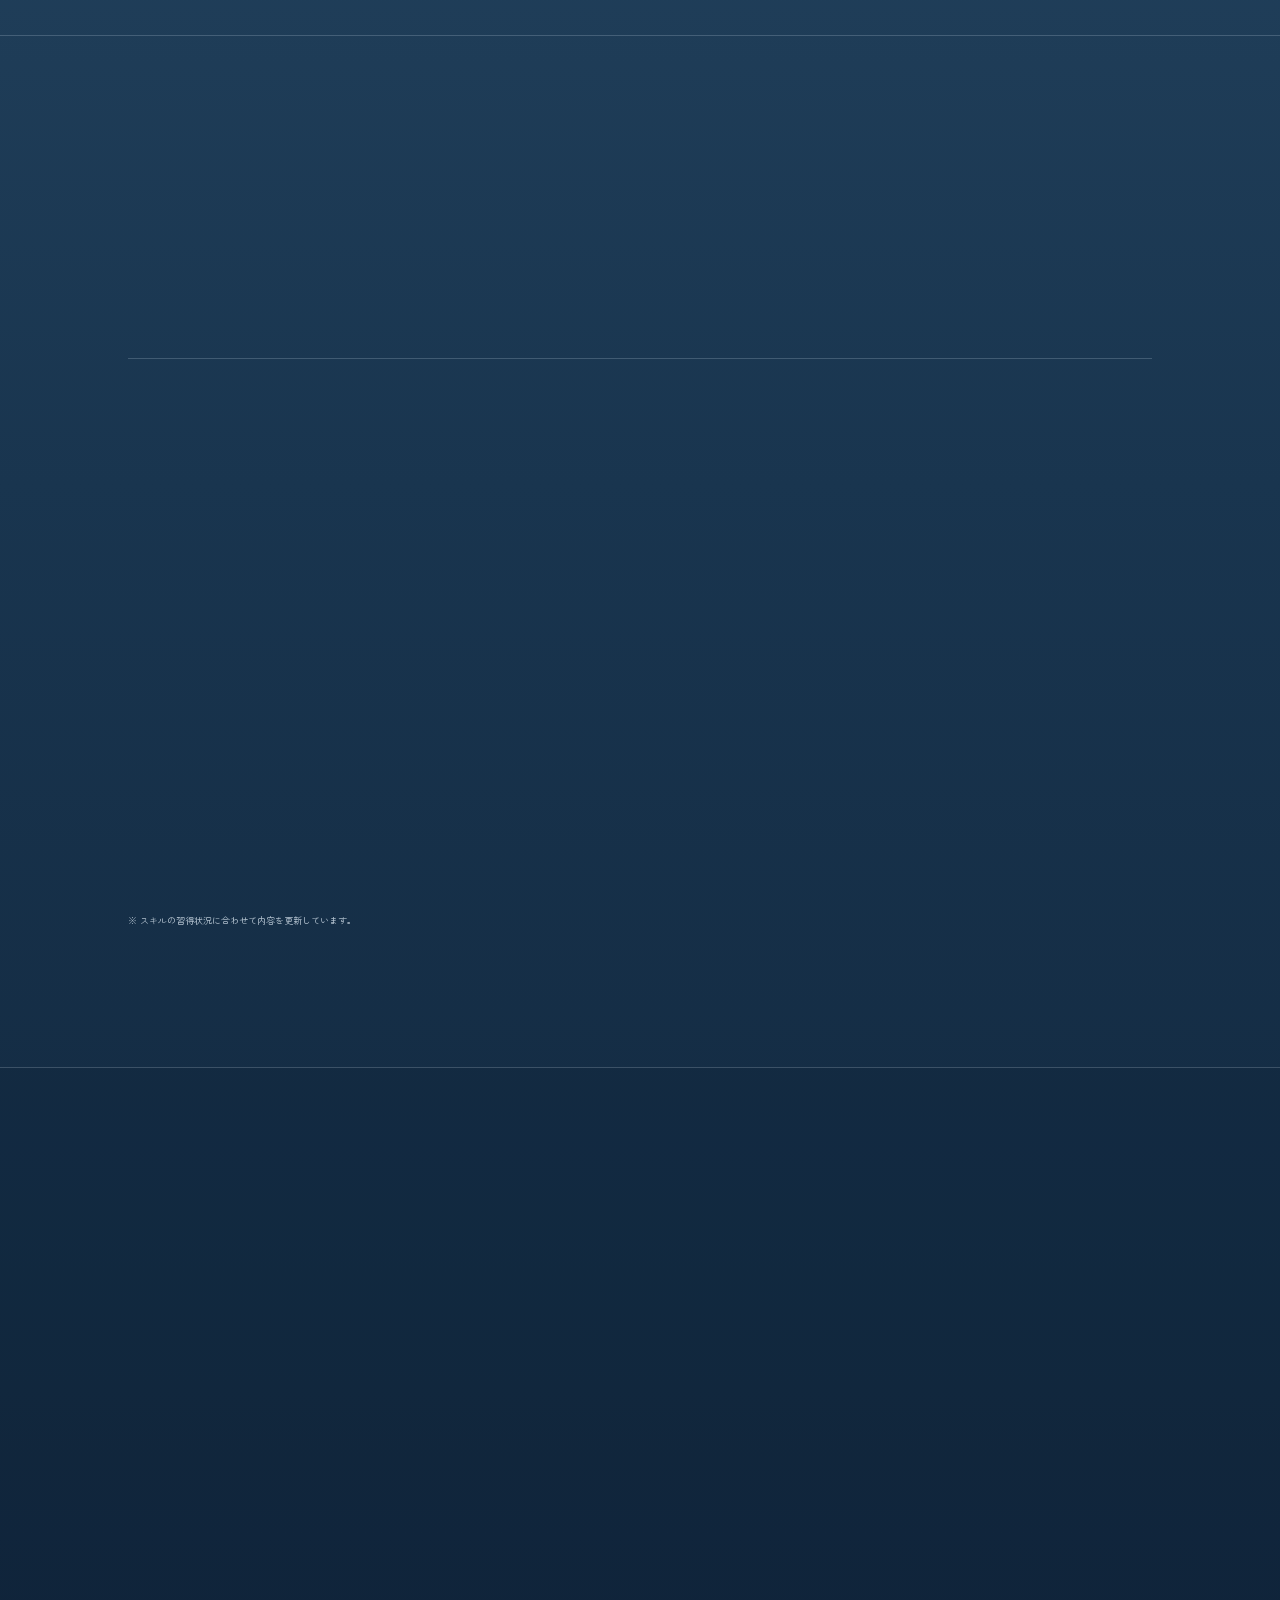
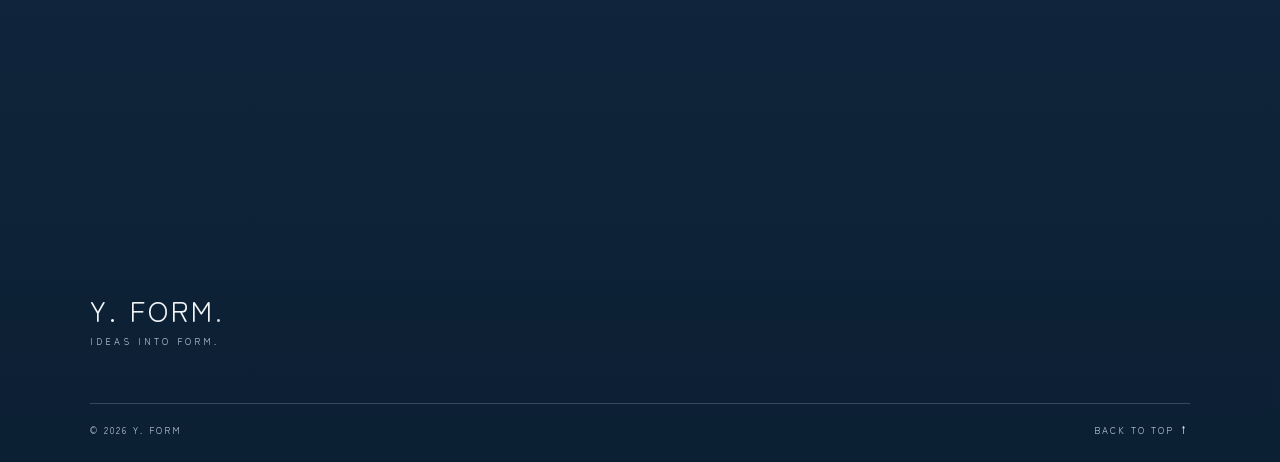
==== commit 40454193: "Fix typo in HTML span tag for marketing" ====
--- a/index.html
+++ b/index.html
@@ -200,7 +200,7 @@
                                 <span>Python</span>
                                 <span>UI DESIGN</span>
                                 <span>APP</span>
-                                <spen>marketing</spen>
+                                <span>marketing</span>
                             </div>
 
                         </div>
